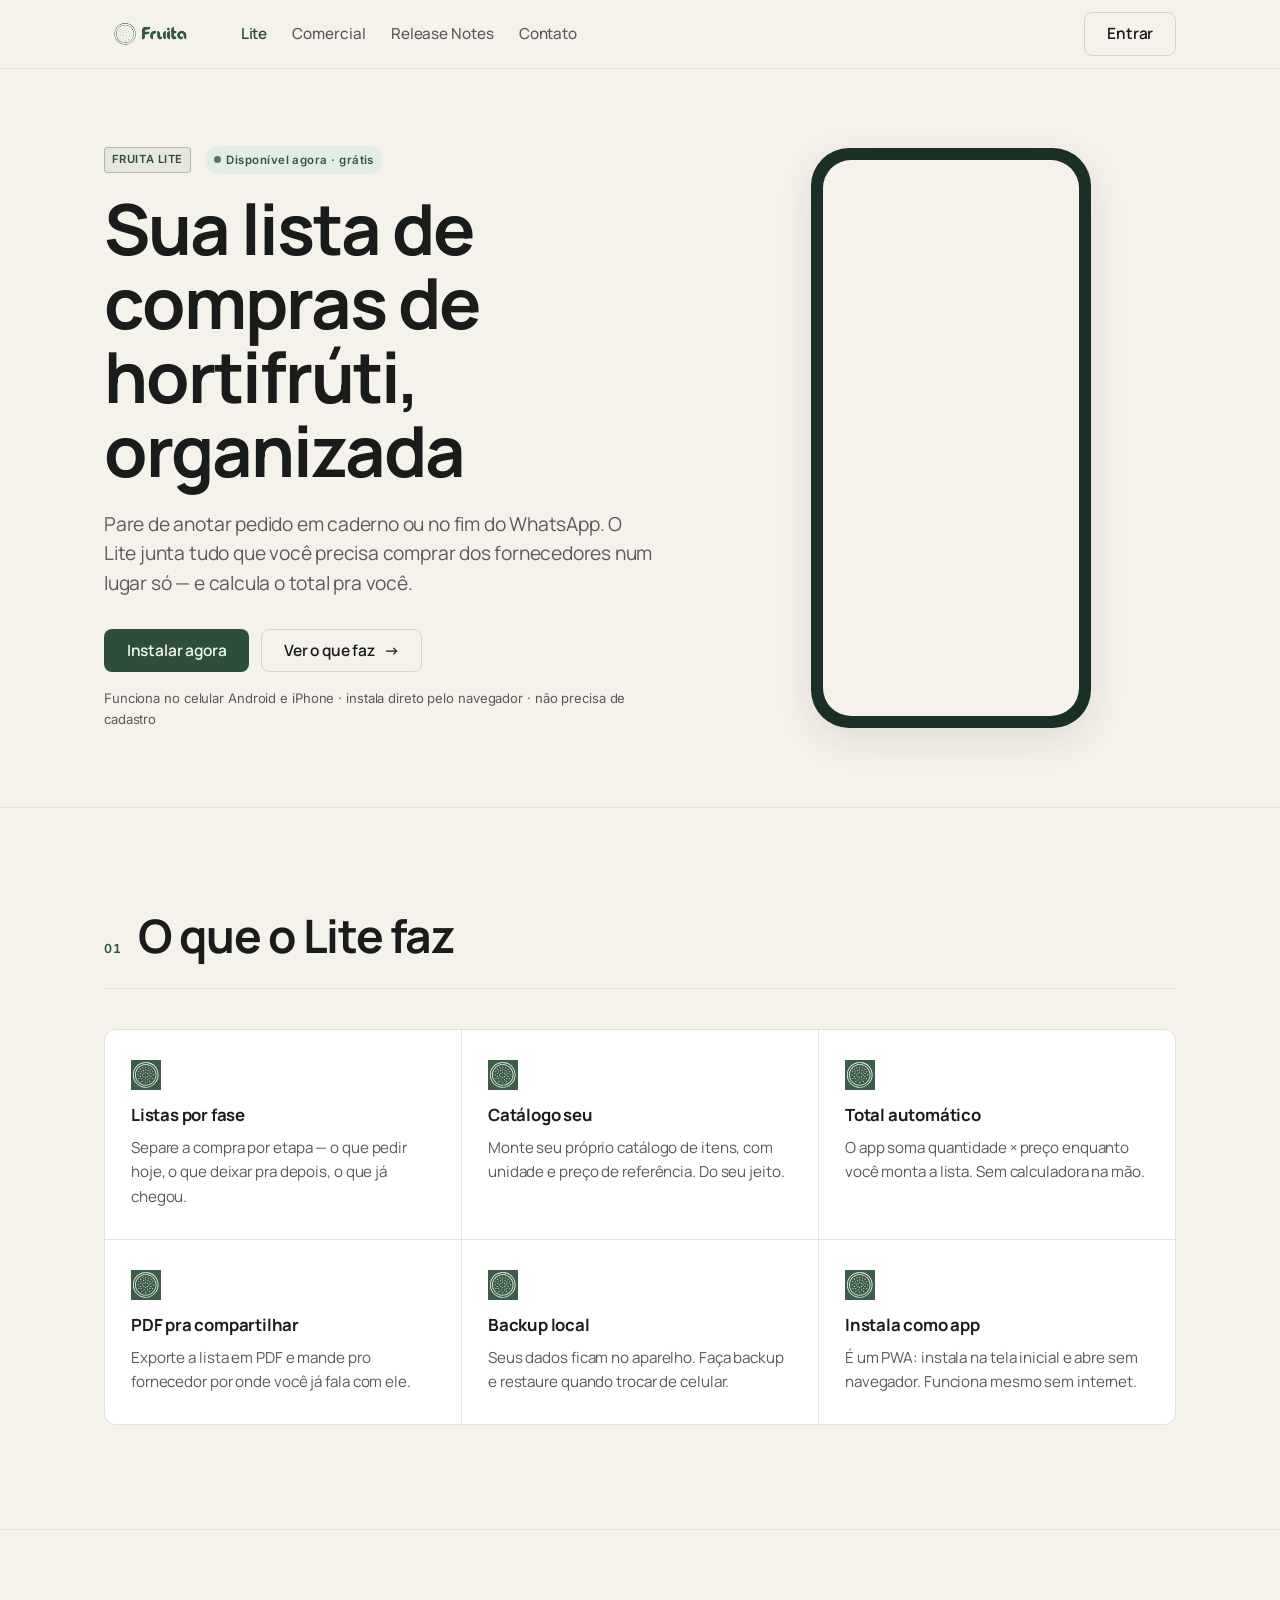
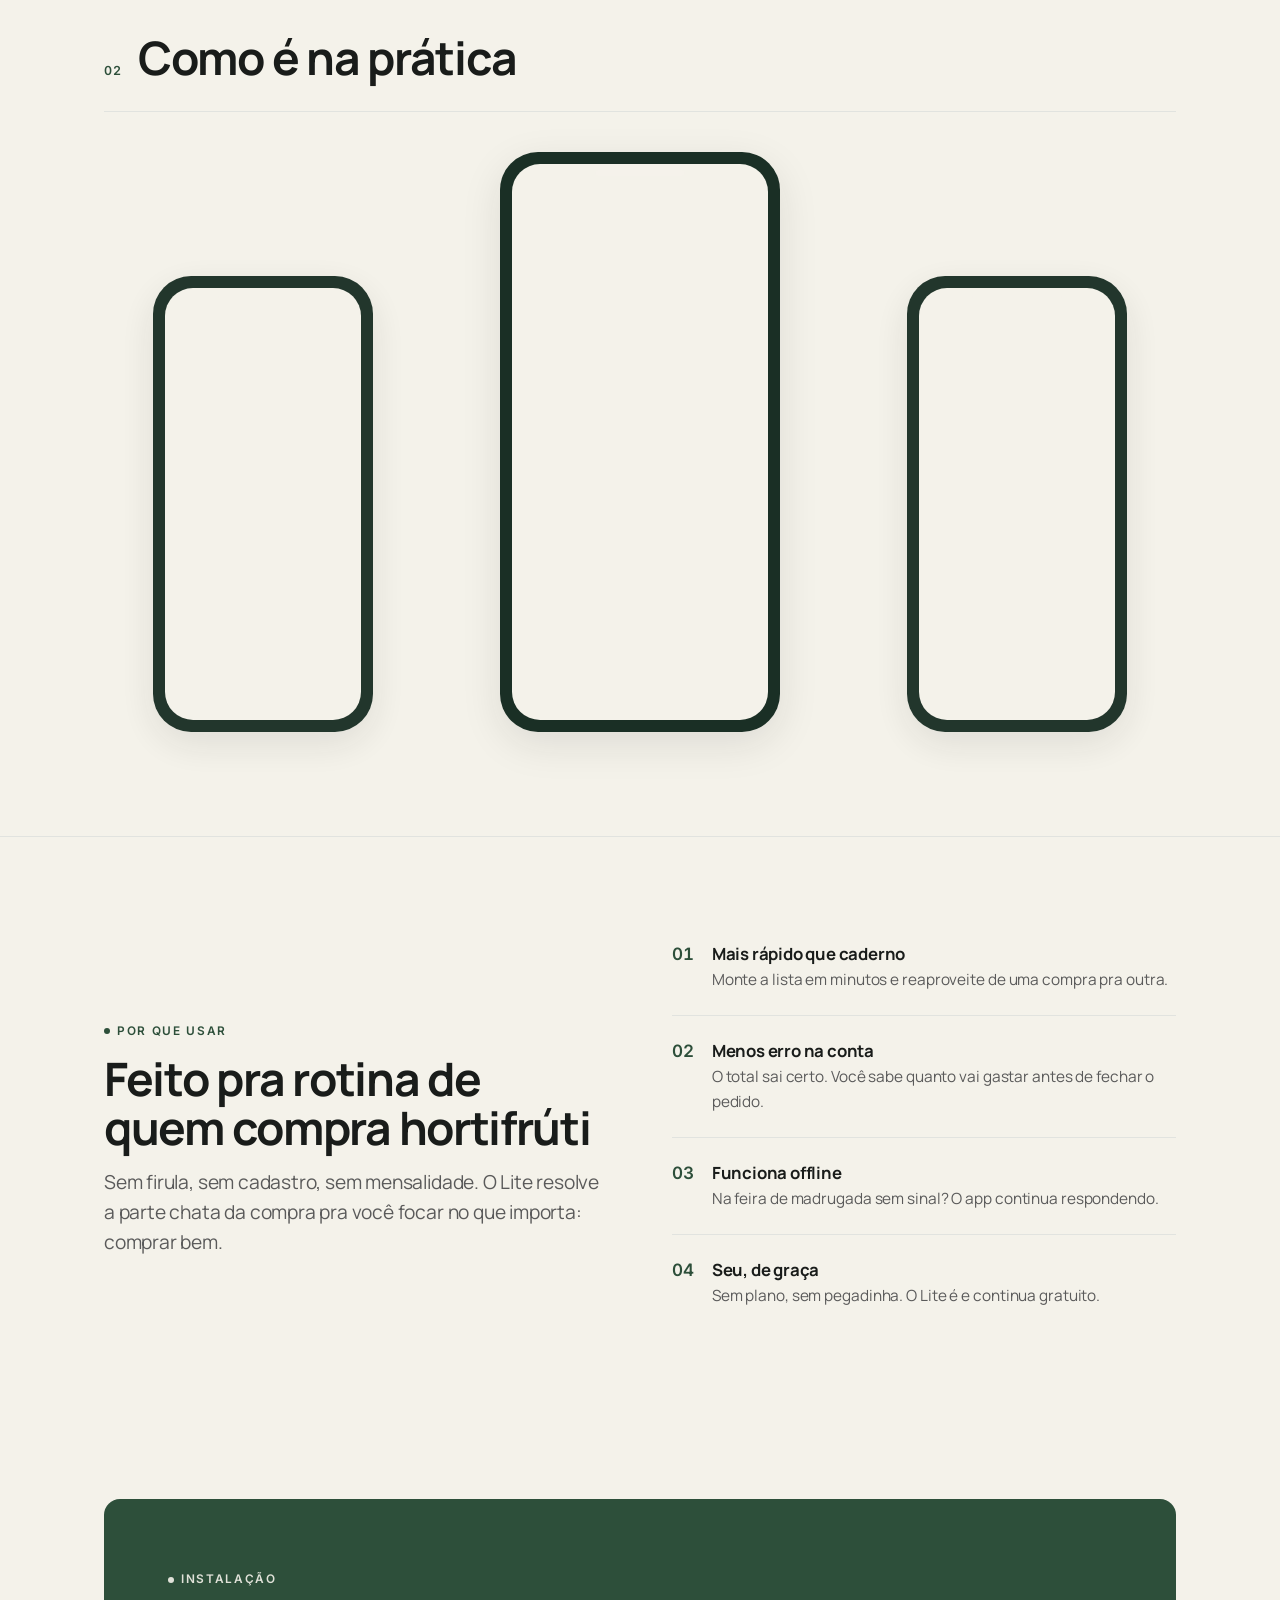
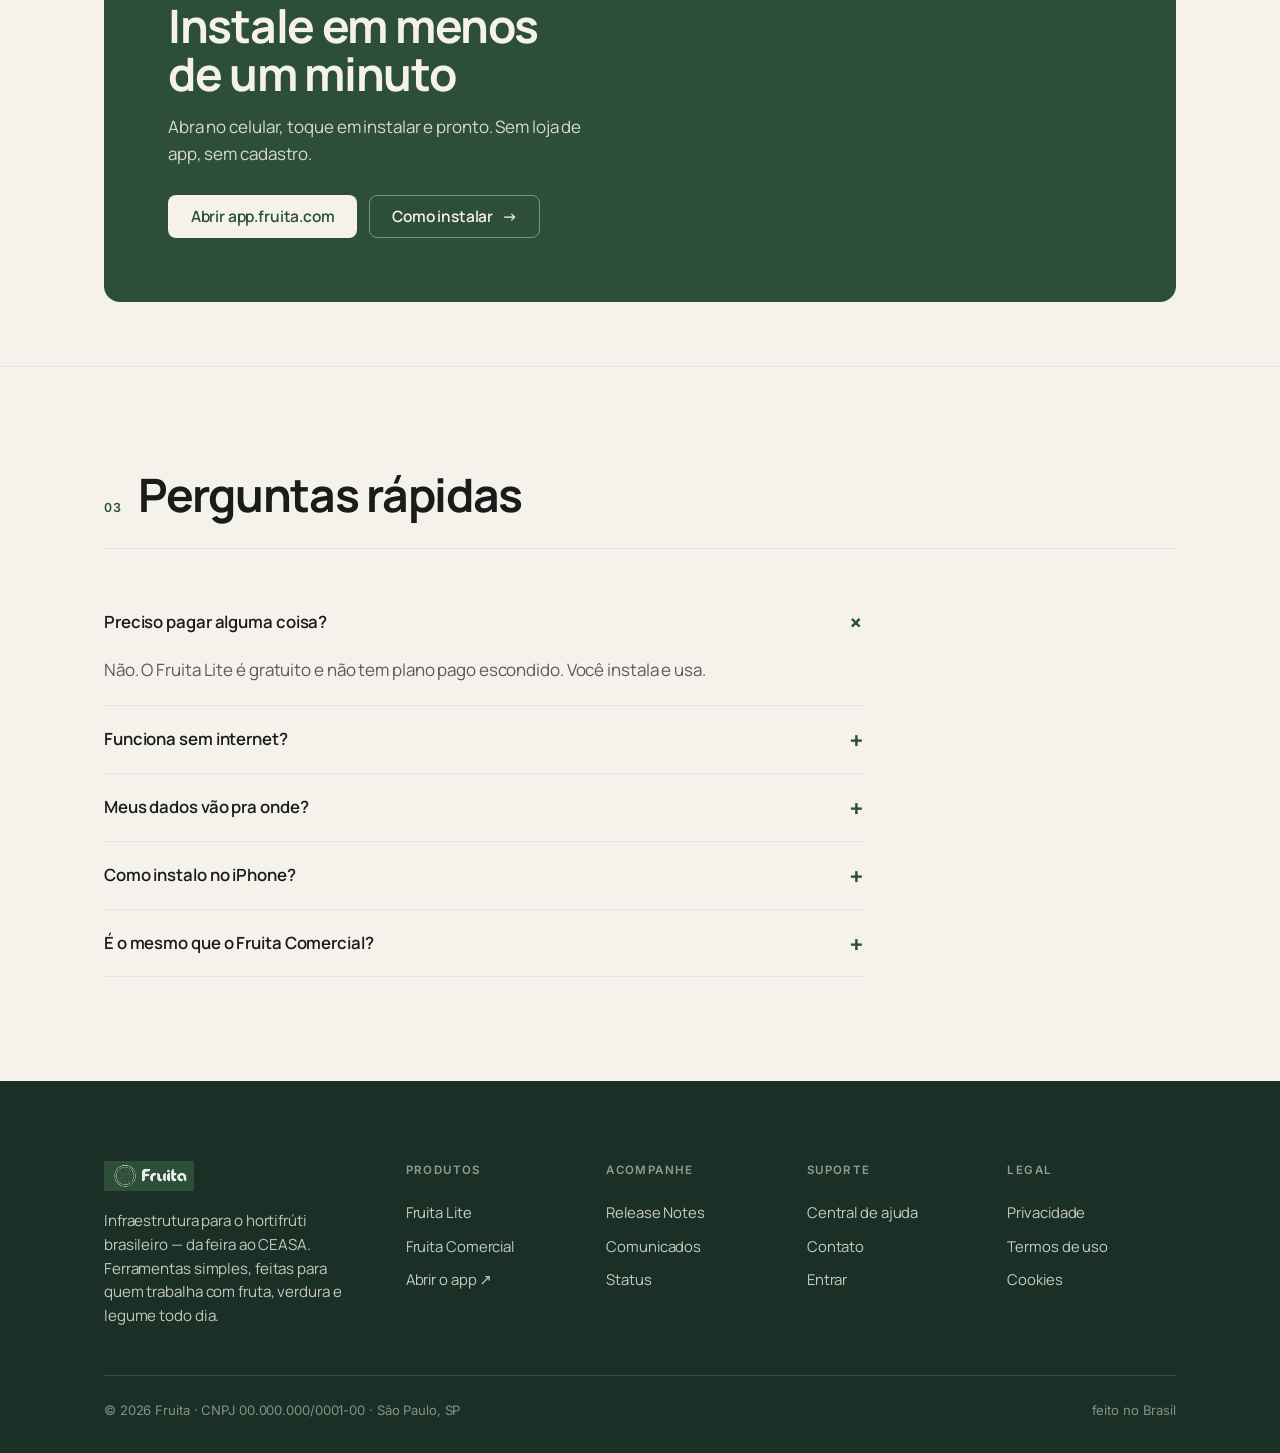
==== lite.html @ 6053c311 "feat: site institucional Fruita — 9 páginas HTML/CSS/JS Protótipo do claude.ai/design implementado c" ====
<!doctype html>
<html lang="pt-BR">
<head>
  <meta charset="utf-8" />
  <meta name="viewport" content="width=device-width, initial-scale=1" />
  <title>Fruita Lite — sua lista de compras de hortifrúti, organizada</title>
  <meta name="description" content="App gratuito para dono de quitanda e feirante organizar listas de compra com fornecedores. Instala no celular, funciona offline." />
  <link rel="icon" href="assets/favicon.svg" type="image/svg+xml" />
  <link rel="preconnect" href="https://fonts.googleapis.com" />
  <link rel="preconnect" href="https://fonts.gstatic.com" crossorigin />
  <link href="https://fonts.googleapis.com/css2?family=Manrope:wght@400;500;600;700;800&family=Inter:wght@400;500;600&display=swap" rel="stylesheet" />
  <link rel="stylesheet" href="css/site.css" />
  <style>
    /* hero do Lite */
    .lite-hero { padding-block: clamp(40px, 6vw, 88px); position: relative; overflow: hidden; }
    .lite-hero .wrap { position: relative; z-index: 1; }
    .lite-hero__grid { display: grid; grid-template-columns: 1.1fr 0.9fr; gap: clamp(32px, 6vw, 72px); align-items: center; }
    .lite-hero h1 { margin: 18px 0 22px; max-width: 14ch; }
    .lite-hero .hero-cta { display: flex; gap: 12px; flex-wrap: wrap; margin-top: 30px; }
    .lite-hero .note { margin-top: 16px; font-family: var(--data); font-size: .82rem; color: var(--ink-2); }

    /* mockup de celular */
    .phone {
      --w: 280px;
      width: var(--w); aspect-ratio: 280/580; margin-inline: auto;
      background: var(--dark); border-radius: 38px; padding: 12px;
      box-shadow: var(--shadow-lg); position: relative;
    }
    .phone__screen { width: 100%; height: 100%; border-radius: 28px; overflow: hidden; background: var(--bg); position: relative; }
    .phone::before { content: ""; position: absolute; top: 18px; left: 50%; translate: -50% 0; width: 90px; height: 6px; border-radius: 3px; background: rgba(244,242,234,.3); z-index: 2; }
    .phone .imgph { position: absolute; inset: 0; border: 0; border-radius: 0; }
    .phone-slot { position: absolute; inset: 0; width: 100%; height: 100%; --slot-bg: var(--bg); }
    .phone-row { display: flex; gap: 28px; justify-content: center; align-items: flex-end; flex-wrap: wrap; }
    .phone--sm { --w: 220px; opacity: .96; }

    /* features */
    .feat-grid { display: grid; grid-template-columns: repeat(3, 1fr); gap: 1px; background: var(--border); border: 1px solid var(--border); border-radius: var(--r-md); overflow: hidden; }
    .feat { background: var(--surface); padding: 30px 26px; display: flex; flex-direction: column; gap: 12px; transition: background .2s; }
    .feat:hover { background: var(--sunken); }
    .feat__ic { width: 30px; height: 30px; opacity: .92; }
    .feat h4 { margin-top: 4px; }
    .feat p { color: var(--ink-2); font-size: .95rem; }

    /* por que usar */
    .why-grid { display: grid; grid-template-columns: 1fr 1fr; gap: clamp(28px, 5vw, 64px); align-items: center; }
    .why-list { list-style: none; margin: 0; padding: 0; display: flex; flex-direction: column; }
    .why-list li { padding: 22px 0; border-bottom: 1px solid var(--border); display: grid; grid-template-columns: auto 1fr; gap: 18px; align-items: baseline; }
    .why-list li:first-child { padding-top: 0; }
    .why-list li:last-child { border-bottom: 0; }
    .why-list .n { font-family: var(--data); font-weight: 600; color: var(--green); font-variant-numeric: tabular-nums; }
    .why-list h4 { margin-bottom: 6px; }
    .why-list p { color: var(--ink-2); font-size: .96rem; }

    /* FAQ */
    .faq { max-width: 760px; }
    .faq details { border-bottom: 1px solid var(--border); }
    .faq summary { list-style: none; cursor: pointer; padding: 20px 0; display: flex; justify-content: space-between; align-items: center; gap: 16px; font-weight: 600; font-size: 1.05rem; }
    .faq summary::-webkit-details-marker { display: none; }
    .faq summary .pm { font-family: var(--data); color: var(--green); font-size: 1.4rem; transition: transform .2s; flex: none; line-height: 1; }
    .faq details[open] summary .pm { transform: rotate(45deg); }
    .faq details p { padding: 0 0 22px; color: var(--ink-2); max-width: 64ch; }

    /* CTA band */
    .cta-band { background: var(--green); color: var(--bg); border-radius: var(--r-lg); padding: clamp(36px, 5vw, 64px); position: relative; overflow: hidden; }
    .cta-band__seed { position: absolute; right: -60px; top: 50%; translate: 0 -50%; width: 300px; opacity: .12; }
    .cta-band h2 { color: var(--bg); max-width: 18ch; }
    .cta-band p { color: color-mix(in srgb, var(--bg) 85%, transparent); max-width: 44ch; margin-top: 14px; }
    .cta-band .cluster { margin-top: 28px; position: relative; z-index: 1; }

    @media (max-width: 860px) {
      .lite-hero__grid, .why-grid { grid-template-columns: 1fr; }
      .feat-grid { grid-template-columns: 1fr; }
      .lite-hero__art { order: -1; }
    }
    @media (min-width: 861px) and (max-width: 1040px) {
      .feat-grid { grid-template-columns: 1fr 1fr; }
    }
  </style>
</head>
<body data-page="lite">
  <header data-slot="nav"></header>

  <main>
    <!-- HERO -->
    <section class="lite-hero" data-screen-label="Lite · Hero">
      <div class="wrap">
        <div class="lite-hero__grid">
          <div>
            <div class="eyebrow-row">
              <span class="ptag ptag--lite">Fruita Lite</span>
              <span class="badge badge--ok"><span class="dot dot--pulse"></span>Disponível agora · grátis</span>
            </div>
            <h1 style="margin-top:18px">Sua lista de compras de hortifrúti, organizada</h1>
            <p class="lead">Pare de anotar pedido em caderno ou no fim do WhatsApp. O Lite junta tudo que você precisa comprar dos fornecedores num lugar só — e calcula o total pra você.</p>
            <div class="hero-cta">
              <a class="btn btn--primary" href="https://app.fruita.com" target="_blank" rel="noopener">Instalar agora</a>
              <a class="btn btn--ghost" href="#features">Ver o que faz <span class="arrow">→</span></a>
            </div>
            <p class="note">Funciona no celular Android e iPhone · instala direto pelo navegador · não precisa de cadastro</p>
          </div>
          <div class="lite-hero__art">
            <div class="phone">
              <div class="phone__screen">
                <image-slot id="lite-hero" class="phone-slot" shape="rect" placeholder="Arraste a tela: lista por fase"></image-slot>
              </div>
            </div>
          </div>
        </div>
      </div>
    </section>

    <hr class="divider" />

    <!-- FEATURES -->
    <section class="section" id="features">
      <div class="wrap">
        <div class="sec-head">
          <span class="idx">01</span>
          <h2>O que o Lite faz</h2>
        </div>
        <div class="feat-grid">
          <div class="feat reveal"><img class="feat__ic" src="assets/symbol.svg" alt=""><h4>Listas por fase</h4><p>Separe a compra por etapa — o que pedir hoje, o que deixar pra depois, o que já chegou.</p></div>
          <div class="feat reveal"><img class="feat__ic" src="assets/symbol.svg" alt=""><h4>Catálogo seu</h4><p>Monte seu próprio catálogo de itens, com unidade e preço de referência. Do seu jeito.</p></div>
          <div class="feat reveal"><img class="feat__ic" src="assets/symbol.svg" alt=""><h4>Total automático</h4><p>O app soma quantidade × preço enquanto você monta a lista. Sem calculadora na mão.</p></div>
          <div class="feat reveal"><img class="feat__ic" src="assets/symbol.svg" alt=""><h4>PDF pra compartilhar</h4><p>Exporte a lista em PDF e mande pro fornecedor por onde você já fala com ele.</p></div>
          <div class="feat reveal"><img class="feat__ic" src="assets/symbol.svg" alt=""><h4>Backup local</h4><p>Seus dados ficam no aparelho. Faça backup e restaure quando trocar de celular.</p></div>
          <div class="feat reveal"><img class="feat__ic" src="assets/symbol.svg" alt=""><h4>Instala como app</h4><p>É um PWA: instala na tela inicial e abre sem navegador. Funciona mesmo sem internet.</p></div>
        </div>
      </div>
    </section>

    <hr class="divider" />

    <!-- SCREENSHOTS -->
    <section class="section" id="telas">
      <div class="wrap">
        <div class="sec-head">
          <span class="idx">02</span>
          <h2>Como é na prática</h2>
        </div>
        <div class="phone-row">
          <div class="phone phone--sm"><div class="phone__screen"><image-slot id="lite-catalogo" class="phone-slot" shape="rect" placeholder="Arraste a tela: catálogo"></image-slot></div></div>
          <div class="phone"><div class="phone__screen"><image-slot id="lite-total" class="phone-slot" shape="rect" placeholder="Arraste a tela: lista com total"></image-slot></div></div>
          <div class="phone phone--sm"><div class="phone__screen"><image-slot id="lite-pdf" class="phone-slot" shape="rect" placeholder="Arraste a tela: exportar PDF"></image-slot></div></div>
        </div>
      </div>
    </section>

    <hr class="divider" />

    <!-- POR QUE USAR -->
    <section class="section" id="por-que">
      <div class="wrap">
        <div class="why-grid">
          <div>
            <span class="kicker">Por que usar</span>
            <h2 style="margin-top:14px">Feito pra rotina de quem compra hortifrúti</h2>
            <p class="lead" style="margin-top:16px">Sem firula, sem cadastro, sem mensalidade. O Lite resolve a parte chata da compra pra você focar no que importa: comprar bem.</p>
          </div>
          <ul class="why-list">
            <li><span class="n">01</span><div><h4>Mais rápido que caderno</h4><p>Monte a lista em minutos e reaproveite de uma compra pra outra.</p></div></li>
            <li><span class="n">02</span><div><h4>Menos erro na conta</h4><p>O total sai certo. Você sabe quanto vai gastar antes de fechar o pedido.</p></div></li>
            <li><span class="n">03</span><div><h4>Funciona offline</h4><p>Na feira de madrugada sem sinal? O app continua respondendo.</p></div></li>
            <li><span class="n">04</span><div><h4>Seu, de graça</h4><p>Sem plano, sem pegadinha. O Lite é e continua gratuito.</p></div></li>
          </ul>
        </div>
      </div>
    </section>

    <!-- CTA -->
    <section class="section--tight">
      <div class="wrap">
        <div class="cta-band">
          <span class="cta-band__seed seedwm" style="color:var(--bg)" aria-hidden="true"></span>
          <span class="kicker" style="color:color-mix(in srgb, var(--bg) 90%, transparent)">Instalação</span>
          <h2 style="margin-top:12px">Instale em menos de um minuto</h2>
          <p>Abra no celular, toque em instalar e pronto. Sem loja de app, sem cadastro.</p>
          <div class="cluster">
            <a class="btn btn--light" href="https://app.fruita.com" target="_blank" rel="noopener">Abrir app.fruita.com</a>
            <a class="btn btn--ghost" href="docs.html" style="border-color:rgba(244,242,234,.4);color:var(--bg)">Como instalar <span class="arrow">→</span></a>
          </div>
        </div>
      </div>
    </section>

    <hr class="divider" />

    <!-- FAQ -->
    <section class="section">
      <div class="wrap">
        <div class="sec-head">
          <span class="idx">03</span>
          <h2>Perguntas rápidas</h2>
        </div>
        <div class="faq">
          <details open><summary>Preciso pagar alguma coisa? <span class="pm">+</span></summary><p>Não. O Fruita Lite é gratuito e não tem plano pago escondido. Você instala e usa.</p></details>
          <details><summary>Funciona sem internet? <span class="pm">+</span></summary><p>Sim. Depois de instalado, o Lite funciona offline. Seus dados ficam salvos no próprio aparelho.</p></details>
          <details><summary>Meus dados vão pra onde? <span class="pm">+</span></summary><p>Ficam no seu celular. Você controla o backup — exporta e guarda onde quiser. Nada sai do aparelho sem você mandar.</p></details>
          <details><summary>Como instalo no iPhone? <span class="pm">+</span></summary><p>Abra app.fruita.com no Safari, toque em compartilhar e em "Adicionar à Tela de Início". No Android, o próprio navegador oferece instalar.</p></details>
          <details><summary>É o mesmo que o Fruita Comercial? <span class="pm">+</span></summary><p>Não. O Lite é o app de listas, pronto e grátis. O <a class="tlink" href="comercial.html">Comercial</a> é a plataforma B2B que liga fornecedores e varejo — ainda em desenvolvimento.</p></details>
        </div>
      </div>
    </section>
  </main>

  <footer data-slot="footer"></footer>
  <script src="js/site.js"></script>
  <script src="image-slot.js"></script>
</body>
</html>
---- css/site.css ----
/* ============================================================
   FRUITA — sistema visual
   Estética: registro/ledger editorial, terroso, infraestrutura
   agrícola séria. Hairlines, rótulos monoespaçados (Inter),
   marca-d'água da semente como motivo recorrente.
   ============================================================ */

:root {
  /* marca */
  --green: #2D4F3A;
  --green-hover: #234032;
  --dark: #1A2F25;

  /* superfícies */
  --bg: #F4F2EA;
  --surface: #FFFFFF;
  --sunken: #EFEDE5;

  /* tinta */
  --ink: #191C1A;
  --ink-2: #5A5A5A;
  --border: #E1E3DF;
  --border-strong: #D2D4CE;

  /* status */
  --success: #4A7C59;
  --warning: #C4923D;
  --error: #A6443A;
  --info: #3A5A6E;

  /* tints translúcidos p/ chips */
  --success-bg: #E4EDE5;
  --warning-bg: #F3E9D6;
  --error-bg: #F0E0DD;
  --info-bg: #DEE6EB;

  /* raio */
  --r-sm: 4px;
  --r: 8px;
  --r-md: 12px;
  --r-lg: 16px;
  --r-full: 9999px;

  /* tipografia */
  --sans: "Manrope", system-ui, -apple-system, sans-serif;
  --data: "Inter", system-ui, sans-serif;

  /* layout */
  --maxw: 1200px;
  --gutter: clamp(20px, 5vw, 64px);
  --nav-h: 68px;

  /* máscara da semente (linha) — usada p/ marcas-d'água monocromáticas.
     url() resolvido relativo a este arquivo => /assets/… em qualquer página */
  --seed-mask: url(../assets/symbol-light.svg);

  /* sombra discreta */
  --shadow-sm: 0 1px 2px rgba(25,28,26,.04);
  --shadow: 0 2px 8px rgba(25,28,26,.05), 0 1px 2px rgba(25,28,26,.04);
  --shadow-lg: 0 12px 40px rgba(25,28,26,.10);
}

* { box-sizing: border-box; }

html { -webkit-text-size-adjust: 100%; scroll-behavior: smooth; }

body {
  margin: 0;
  font-family: var(--sans);
  background: var(--bg);
  color: var(--ink);
  font-size: 17px;
  line-height: 1.6;
  font-weight: 400;
  letter-spacing: -0.006em;
  -webkit-font-smoothing: antialiased;
  text-rendering: optimizeLegibility;
}

img { max-width: 100%; display: block; }

a { color: inherit; text-decoration: none; }

::selection { background: var(--green); color: var(--bg); }

/* ---------- tipografia ---------- */
h1, h2, h3, h4 {
  margin: 0;
  font-weight: 700;
  line-height: 1.05;
  letter-spacing: -0.028em;
  text-wrap: balance;
}
h1 { font-size: clamp(2.4rem, 5.6vw, 4.4rem); }
h2 { font-size: clamp(1.9rem, 3.6vw, 2.9rem); }
h3 { font-size: clamp(1.3rem, 2.1vw, 1.6rem); letter-spacing: -0.02em; }
h4 { font-size: 1.05rem; letter-spacing: -0.012em; }
p { margin: 0; }

.kicker {
  font-family: var(--data);
  font-size: 0.74rem;
  font-weight: 600;
  letter-spacing: 0.14em;
  text-transform: uppercase;
  color: var(--green);
  display: inline-flex;
  align-items: center;
  gap: 0.6em;
}
.kicker--muted { color: var(--ink-2); }
.kicker::before {
  content: "";
  width: 6px; height: 6px;
  border-radius: 50%;
  background: currentColor;
  flex: none;
}
.kicker--noindex::before { display: none; }

.lead {
  font-size: clamp(1.05rem, 1.5vw, 1.28rem);
  line-height: 1.55;
  color: var(--ink-2);
  letter-spacing: -0.01em;
  max-width: 46ch;
  text-wrap: pretty;
}

.mono {
  font-family: var(--data);
  font-variant-numeric: tabular-nums;
  font-feature-settings: "tnum";
}

/* índice numérico de seção */
.idx {
  font-family: var(--data);
  font-size: 0.78rem;
  font-weight: 600;
  letter-spacing: 0.08em;
  color: var(--green);
  font-variant-numeric: tabular-nums;
}

/* ---------- layout ---------- */
.wrap {
  max-width: var(--maxw);
  margin-inline: auto;
  padding-inline: var(--gutter);
}
.section { padding-block: clamp(56px, 9vw, 104px); }
.section--tight { padding-block: clamp(40px, 6vw, 64px); }
.divider { border: 0; border-top: 1px solid var(--border); margin: 0; }

/* cabeçalho de seção tipo registro */
.sec-head {
  display: flex;
  align-items: baseline;
  gap: 16px;
  padding-bottom: 28px;
  margin-bottom: 40px;
  border-bottom: 1px solid var(--border);
}
.sec-head .idx { flex: none; padding-top: 4px; }
.sec-head h2 { flex: 1; }
@media (max-width: 640px) {
  .sec-head { flex-wrap: wrap; gap: 8px; margin-bottom: 28px; }
}

/* ---------- botões ---------- */
.btn {
  display: inline-flex;
  align-items: center;
  justify-content: center;
  gap: 0.55em;
  font-family: var(--sans);
  font-size: 0.97rem;
  font-weight: 600;
  letter-spacing: -0.01em;
  padding: 0.78em 1.4em;
  border-radius: var(--r);
  border: 1px solid transparent;
  cursor: pointer;
  transition: background .18s ease, border-color .18s ease, color .18s ease, transform .12s ease;
  text-align: center;
  line-height: 1.1;
}
.btn:active { transform: translateY(1px); }
.btn--primary { background: var(--green); color: var(--bg); }
.btn--primary:hover { background: var(--green-hover); }
.btn--ghost { background: transparent; color: var(--ink); border-color: var(--border-strong); }
.btn--ghost:hover { border-color: var(--green); color: var(--green); }
.btn--light { background: var(--bg); color: var(--green); }
.btn--light:hover { background: #fff; }
.btn--block { width: 100%; }
.btn .arrow { transition: transform .18s ease; }
.btn:hover .arrow { transform: translateX(3px); }

/* link com seta */
.tlink {
  display: inline-flex;
  align-items: center;
  gap: 0.45em;
  font-weight: 600;
  color: var(--green);
  font-size: 0.97rem;
}
.tlink .arrow { transition: transform .18s ease; }
.tlink:hover .arrow { transform: translateX(3px); }

/* ---------- badges / status ---------- */
.badge {
  display: inline-flex;
  align-items: center;
  gap: 0.5em;
  font-family: var(--data);
  font-size: 0.72rem;
  font-weight: 600;
  letter-spacing: 0.04em;
  padding: 0.34em 0.7em;
  border-radius: var(--r-full);
  border: 1px solid var(--border);
  background: var(--surface);
  color: var(--ink-2);
  white-space: nowrap;
}
.badge .dot { width: 7px; height: 7px; border-radius: 50%; flex: none; }
.badge--ok { background: var(--success-bg); color: #2f5a3c; border-color: transparent; }
.badge--ok .dot { background: var(--success); }
.badge--dev { background: var(--info-bg); color: #2a4453; border-color: transparent; }
.badge--dev .dot { background: var(--info); }
.badge--maint { background: var(--warning-bg); color: #7e5e1f; border-color: transparent; }
.badge--maint .dot { background: var(--warning); }
.dot--pulse { box-shadow: 0 0 0 0 currentColor; animation: pulse 2.2s infinite; }
@keyframes pulse {
  0% { box-shadow: 0 0 0 0 color-mix(in srgb, currentColor 50%, transparent); }
  70% { box-shadow: 0 0 0 7px transparent; }
  100% { box-shadow: 0 0 0 0 transparent; }
}

/* tag de produto */
.ptag {
  font-family: var(--data);
  font-size: 0.7rem;
  font-weight: 600;
  letter-spacing: 0.05em;
  text-transform: uppercase;
  padding: 0.26em 0.6em;
  border-radius: var(--r-sm);
  border: 1px solid var(--border);
  color: var(--ink-2);
}
.ptag--lite { color: var(--green); border-color: color-mix(in srgb, var(--green) 30%, transparent); background: color-mix(in srgb, var(--green) 6%, transparent); }
.ptag--com { color: var(--info); border-color: color-mix(in srgb, var(--info) 30%, transparent); background: color-mix(in srgb, var(--info) 6%, transparent); }

/* ---------- cards ---------- */
.card {
  background: var(--surface);
  border: 1px solid var(--border);
  border-radius: var(--r-md);
  padding: 28px;
}

/* placeholder de imagem honesto */
.imgph {
  position: relative;
  border-radius: var(--r-md);
  overflow: hidden;
  background:
    repeating-linear-gradient(135deg,
      color-mix(in srgb, var(--green) 7%, var(--sunken)) 0 10px,
      var(--sunken) 10px 20px);
  border: 1px solid var(--border);
  display: flex;
  align-items: center;
  justify-content: center;
  color: var(--ink-2);
  min-height: 200px;
}
.imgph__label {
  font-family: var(--data);
  font-size: 0.72rem;
  font-weight: 500;
  letter-spacing: 0.04em;
  color: var(--green);
  background: var(--bg);
  border: 1px solid var(--border);
  padding: 0.4em 0.8em;
  border-radius: var(--r-full);
  display: inline-flex;
  align-items: center;
  gap: 0.5em;
  text-align: center;
  max-width: 80%;
}
.imgph__label::before { content: "▦"; opacity: .6; }

/* ---------- nav ---------- */
.nav {
  position: sticky;
  top: 0;
  z-index: 50;
  background: color-mix(in srgb, var(--bg) 88%, transparent);
  backdrop-filter: saturate(1.3) blur(10px);
  border-bottom: 1px solid var(--border);
}
.nav__inner {
  max-width: var(--maxw);
  margin-inline: auto;
  padding-inline: var(--gutter);
  height: var(--nav-h);
  display: flex;
  align-items: center;
  gap: 28px;
}
.nav__logo { display: flex; align-items: center; flex: none; }
.nav__logo img { height: 30px; width: auto; }
.nav__links {
  display: flex;
  align-items: center;
  gap: 4px;
  margin-left: 8px;
  flex: 1;
}
.nav__link {
  font-size: 0.95rem;
  font-weight: 500;
  color: var(--ink-2);
  padding: 0.5em 0.7em;
  border-radius: var(--r-sm);
  transition: color .15s, background .15s;
}
.nav__link:hover { color: var(--ink); background: color-mix(in srgb, var(--green) 7%, transparent); }
.nav__link[aria-current="page"] { color: var(--green); font-weight: 600; }
.nav__right { display: flex; align-items: center; gap: 10px; flex: none; }
.nav__burger {
  display: none;
  width: 42px; height: 42px;
  border: 1px solid var(--border-strong);
  border-radius: var(--r);
  background: var(--surface);
  cursor: pointer;
  align-items: center;
  justify-content: center;
  flex-direction: column;
  gap: 4px;
}
.nav__burger span { display: block; width: 18px; height: 1.8px; background: var(--ink); transition: transform .2s, opacity .2s; }
.nav.is-open .nav__burger span:nth-child(1) { transform: translateY(5.8px) rotate(45deg); }
.nav.is-open .nav__burger span:nth-child(2) { opacity: 0; }
.nav.is-open .nav__burger span:nth-child(3) { transform: translateY(-5.8px) rotate(-45deg); }

@media (max-width: 880px) {
  .nav__links, .nav__right .btn--ghost { display: none; }
  .nav__burger { display: flex; }
  .nav__menu {
    position: fixed;
    inset: var(--nav-h) 0 0 0;
    background: var(--bg);
    transform: translateY(-12px);
    opacity: 0;
    pointer-events: none;
    transition: opacity .22s ease, transform .22s ease;
    padding: 24px var(--gutter) 40px;
    overflow-y: auto;
    display: flex;
    flex-direction: column;
    gap: 4px;
    z-index: 49;
  }
  .nav.is-open .nav__menu { opacity: 1; transform: none; pointer-events: auto; }
  .nav__menu .nav__link {
    font-size: 1.25rem;
    font-weight: 600;
    color: var(--ink);
    padding: 0.7em 0;
    border-bottom: 1px solid var(--border);
    border-radius: 0;
  }
  .nav__menu .btn { margin-top: 20px; }
}
@media (min-width: 881px) {
  .nav__menu { display: contents; }
  .nav__menu > .btn { display: none; } /* o "Entrar" do menu é só p/ mobile */
}

/* ---------- footer ---------- */
.footer {
  background: var(--dark);
  color: color-mix(in srgb, var(--bg) 78%, var(--dark));
  padding-block: clamp(48px, 7vw, 80px) 32px;
  position: relative;
  overflow: hidden;
}
.footer__seed {
  position: absolute;
  right: -90px; bottom: -90px;
  width: 320px; opacity: .07;
  pointer-events: none;
}
.footer__grid {
  display: grid;
  grid-template-columns: 1.6fr repeat(4, 1fr);
  gap: 40px 32px;
  position: relative;
}
.footer__brand img { height: 30px; margin-bottom: 18px; }
.footer__brand p { font-size: 0.95rem; max-width: 28ch; line-height: 1.55; }
.footer__col h5 {
  margin: 0 0 16px;
  font-family: var(--data);
  font-size: 0.72rem;
  font-weight: 600;
  letter-spacing: 0.12em;
  text-transform: uppercase;
  color: color-mix(in srgb, var(--bg) 55%, var(--dark));
}
.footer__col a {
  display: block;
  font-size: 0.93rem;
  padding: 5px 0;
  color: color-mix(in srgb, var(--bg) 80%, var(--dark));
  transition: color .15s;
}
.footer__col a:hover { color: var(--bg); }
.footer__bottom {
  margin-top: 48px;
  padding-top: 24px;
  border-top: 1px solid color-mix(in srgb, var(--bg) 14%, var(--dark));
  display: flex;
  justify-content: space-between;
  align-items: center;
  gap: 16px;
  flex-wrap: wrap;
  font-family: var(--data);
  font-size: 0.82rem;
  color: color-mix(in srgb, var(--bg) 50%, var(--dark));
}
@media (max-width: 880px) {
  .footer__grid { grid-template-columns: 1fr 1fr; }
  .footer__brand { grid-column: 1 / -1; }
}
@media (max-width: 460px) {
  .footer__grid { grid-template-columns: 1fr; }
}

/* ---------- utilidades ---------- */
.eyebrow-row { display: flex; align-items: center; gap: 14px; flex-wrap: wrap; }
.cluster { display: flex; gap: 12px; flex-wrap: wrap; align-items: center; }
.stack-sm > * + * { margin-top: 12px; }
.muted { color: var(--ink-2); }
.center { text-align: center; }
[hidden] { display: none !important; }

/* marca-d'água da semente, monocromática (segue currentColor) */
.seedwm {
  display: block;
  -webkit-mask: var(--seed-mask) center / contain no-repeat;
  mask: var(--seed-mask) center / contain no-repeat;
  background-color: currentColor;
}

/* foco acessível */
:focus-visible { outline: 2px solid var(--green); outline-offset: 2px; border-radius: 3px; }

/* reveal on scroll (sutil) */
.reveal { opacity: 0; transform: translateY(14px); transition: opacity .6s ease, transform .6s ease; }
.reveal.in { opacity: 1; transform: none; }
@media (prefers-reduced-motion: reduce) {
  .reveal { opacity: 1; transform: none; transition: none; }
  html { scroll-behavior: auto; }
}
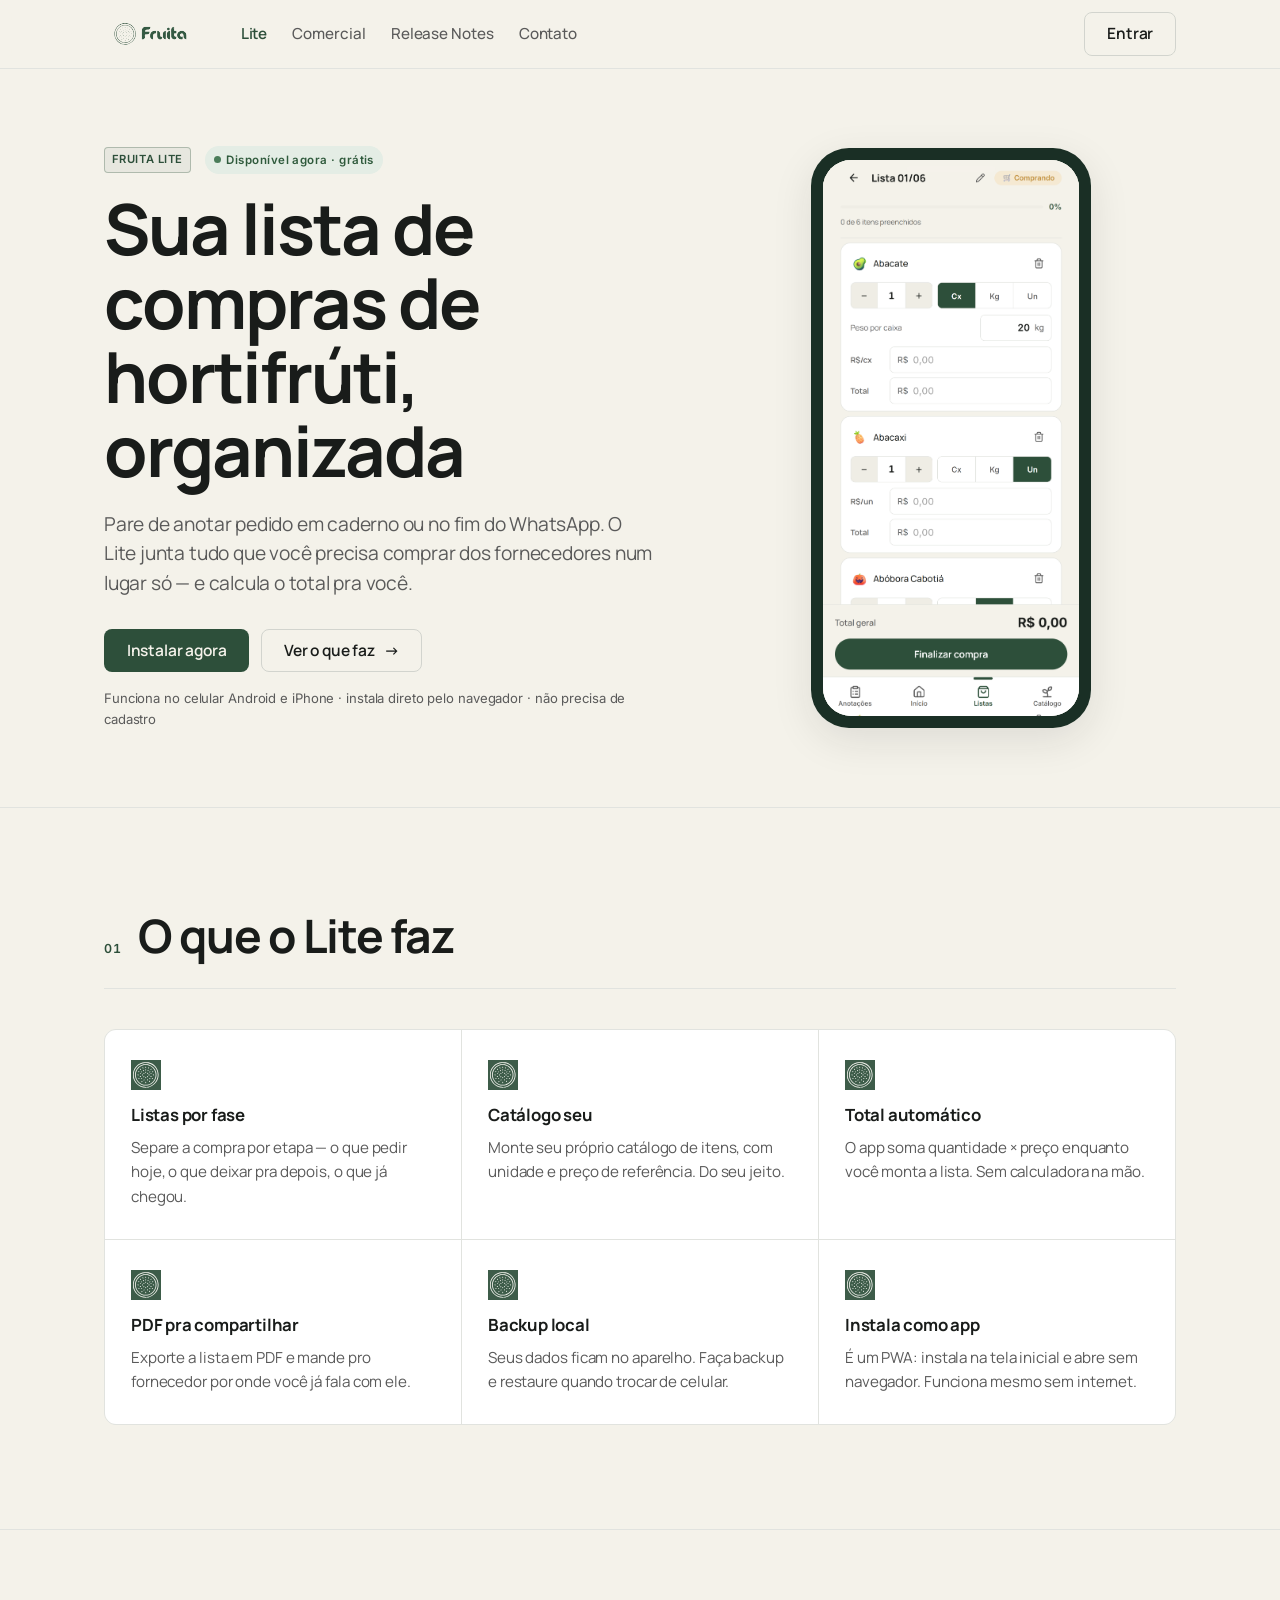
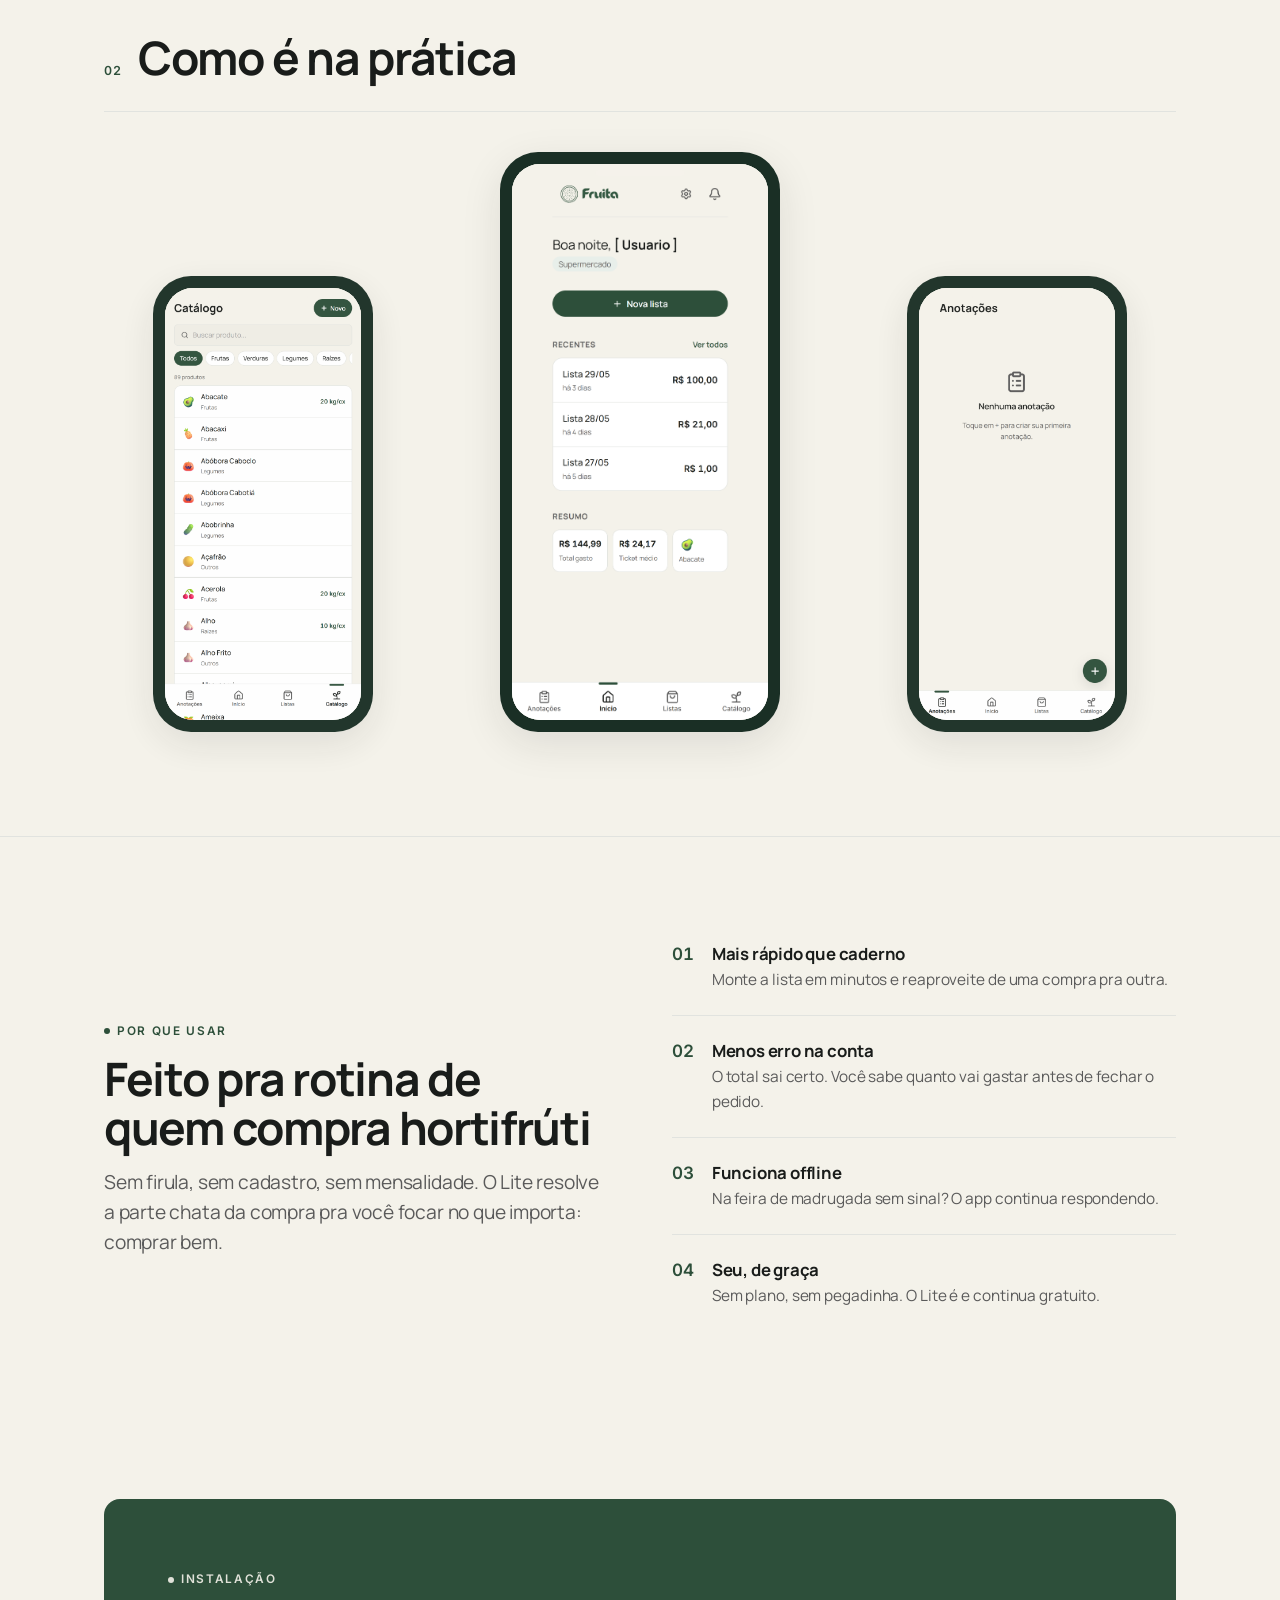
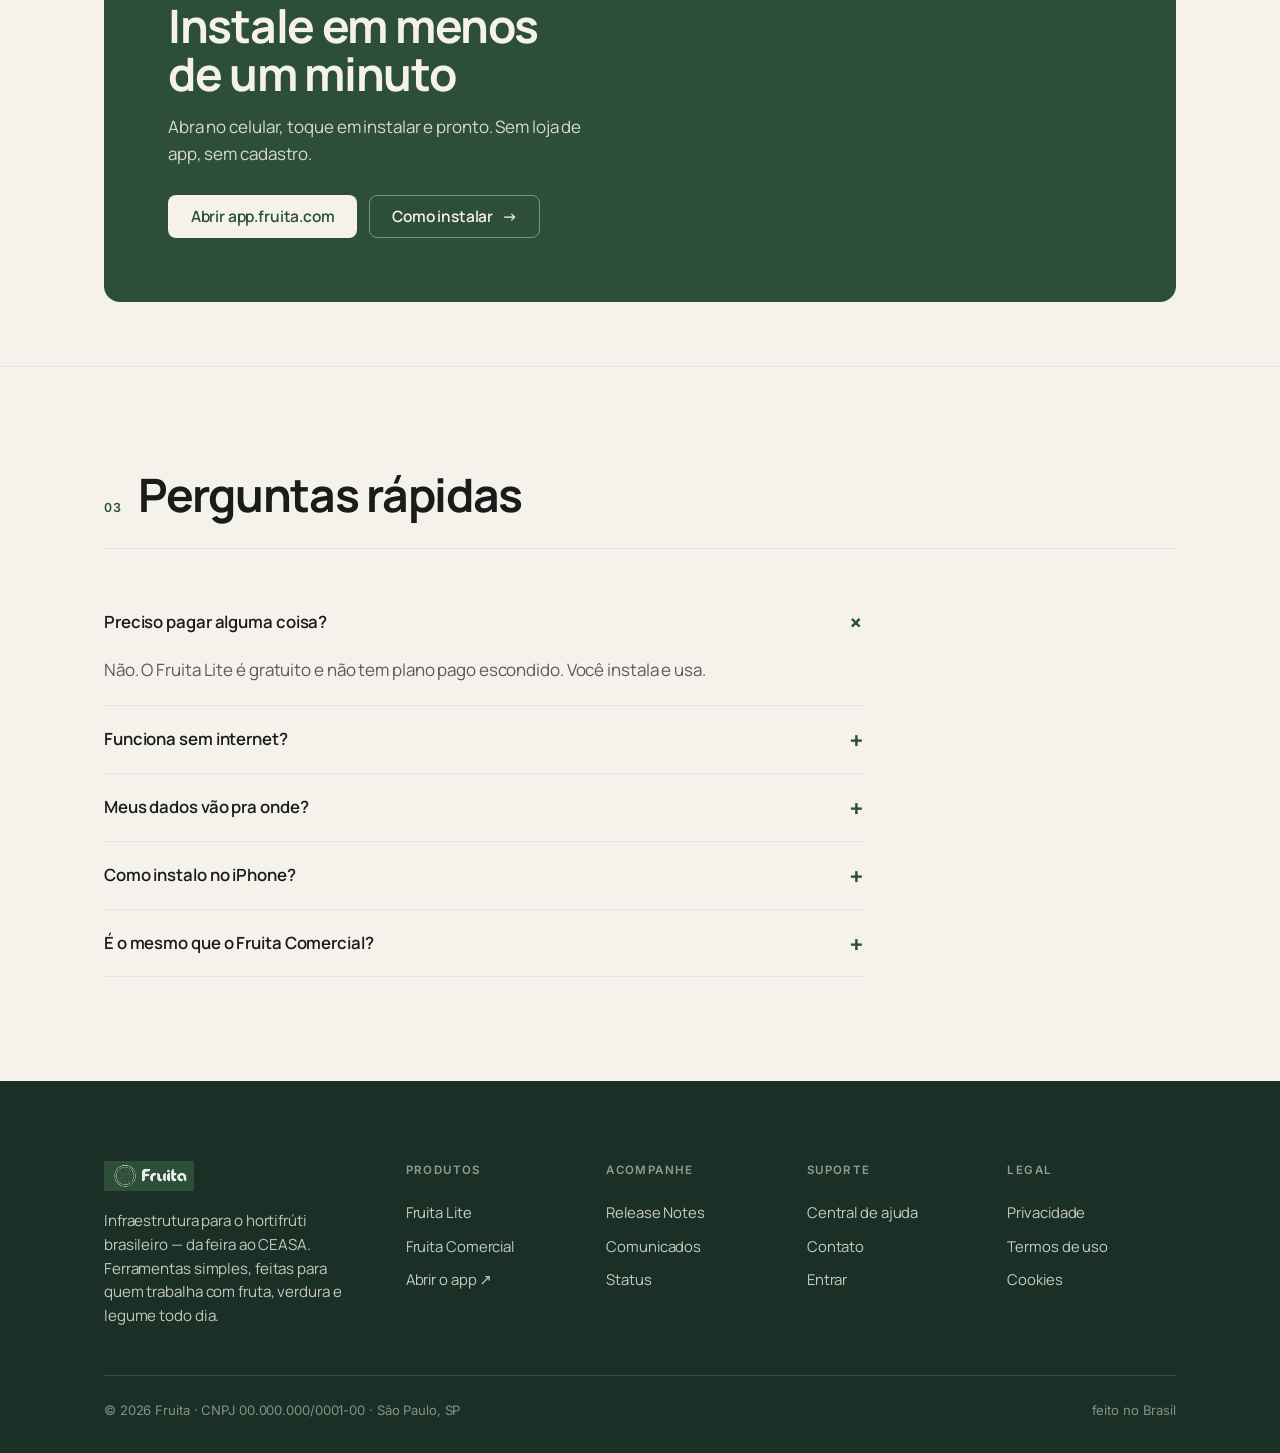
==== commit 5f7860df: "images assets" ====
--- a/lite.html
+++ b/lite.html
@@ -28,7 +28,7 @@
     }
     .phone__screen { width: 100%; height: 100%; border-radius: 28px; overflow: hidden; background: var(--bg); position: relative; }
     .phone::before { content: ""; position: absolute; top: 18px; left: 50%; translate: -50% 0; width: 90px; height: 6px; border-radius: 3px; background: rgba(244,242,234,.3); z-index: 2; }
-    .phone .imgph { position: absolute; inset: 0; border: 0; border-radius: 0; }
+    .phone .imgph { position: absolute; inset: 0; border: 0; border-radius: 0; width: 100%; height: 100%; object-fit: cover; object-position: top; }
     .phone-slot { position: absolute; inset: 0; width: 100%; height: 100%; --slot-bg: var(--bg); }
     .phone-row { display: flex; gap: 28px; justify-content: center; align-items: flex-end; flex-wrap: wrap; }
     .phone--sm { --w: 220px; opacity: .96; }
@@ -101,7 +101,7 @@
           <div class="lite-hero__art">
             <div class="phone">
               <div class="phone__screen">
-                <image-slot id="lite-hero" class="phone-slot" shape="rect" placeholder="Arraste a tela: lista por fase"></image-slot>
+                <img src="assets/screen-lista.png" alt="Tela de lista de compras do Fruita Lite" class="phone-slot imgph" />
               </div>
             </div>
           </div>
@@ -139,9 +139,9 @@
           <h2>Como é na prática</h2>
         </div>
         <div class="phone-row">
-          <div class="phone phone--sm"><div class="phone__screen"><image-slot id="lite-catalogo" class="phone-slot" shape="rect" placeholder="Arraste a tela: catálogo"></image-slot></div></div>
-          <div class="phone"><div class="phone__screen"><image-slot id="lite-total" class="phone-slot" shape="rect" placeholder="Arraste a tela: lista com total"></image-slot></div></div>
-          <div class="phone phone--sm"><div class="phone__screen"><image-slot id="lite-pdf" class="phone-slot" shape="rect" placeholder="Arraste a tela: exportar PDF"></image-slot></div></div>
+          <div class="phone phone--sm"><div class="phone__screen"><img src="assets/screen-catalogo.png" alt="Catálogo de produtos do Fruita Lite" class="phone-slot imgph" /></div></div>
+          <div class="phone"><div class="phone__screen"><img src="assets/screen-home.png" alt="Tela inicial do Fruita Lite" class="phone-slot imgph" /></div></div>
+          <div class="phone phone--sm"><div class="phone__screen"><img src="assets/screen-anotacoes.png" alt="Anotações no Fruita Lite" class="phone-slot imgph" /></div></div>
         </div>
       </div>
     </section>
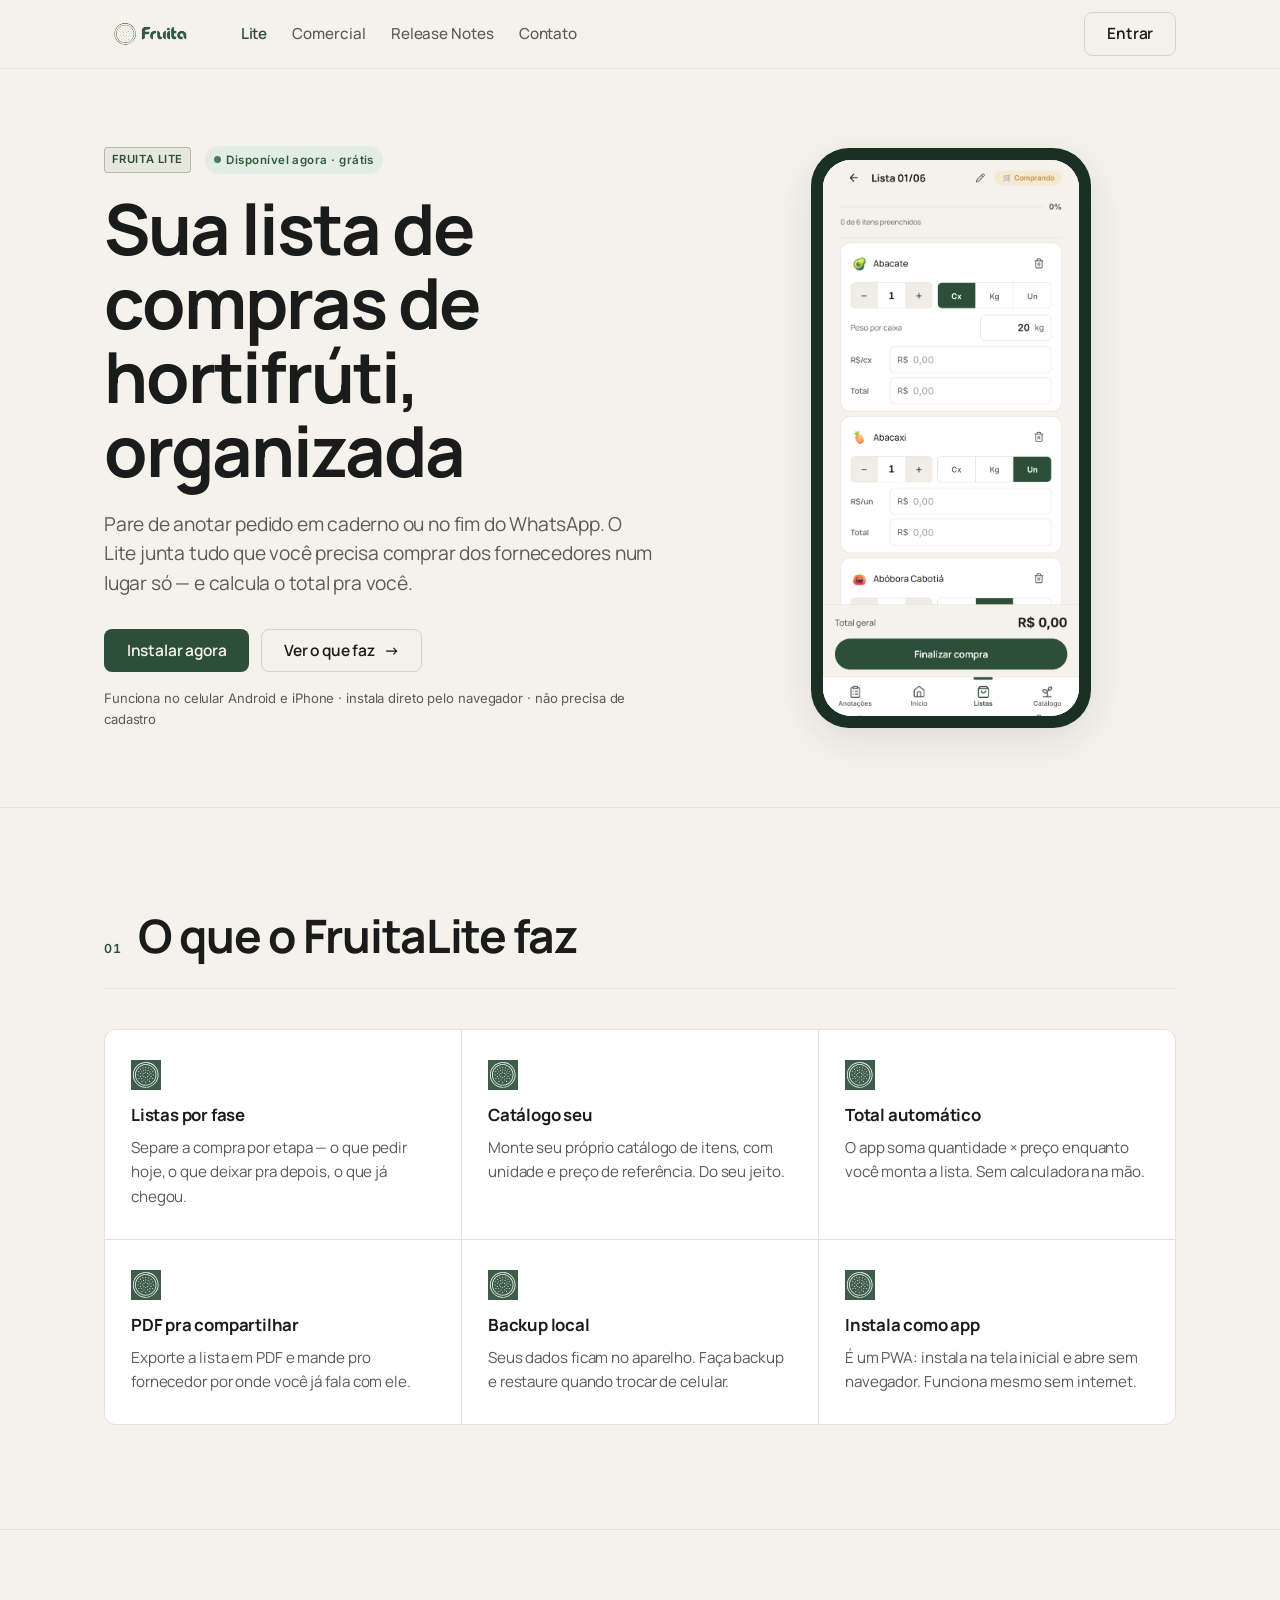
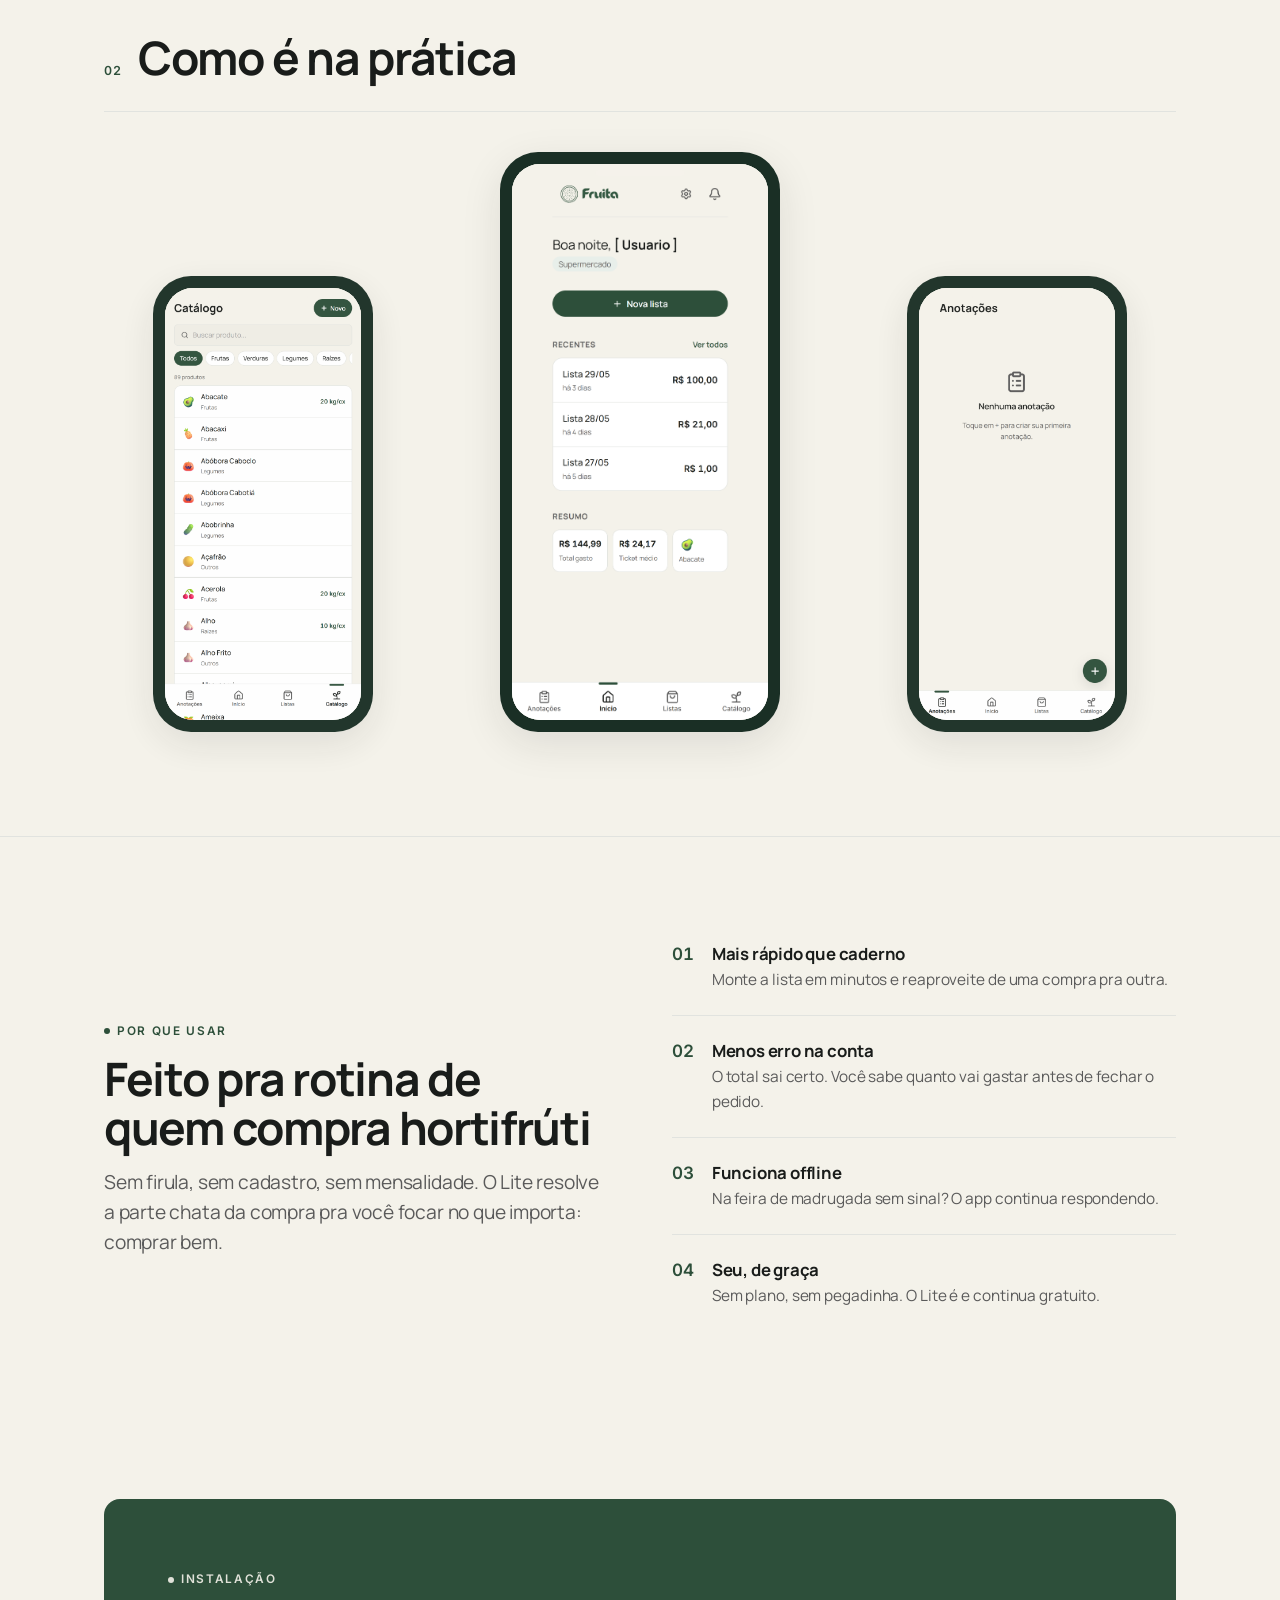
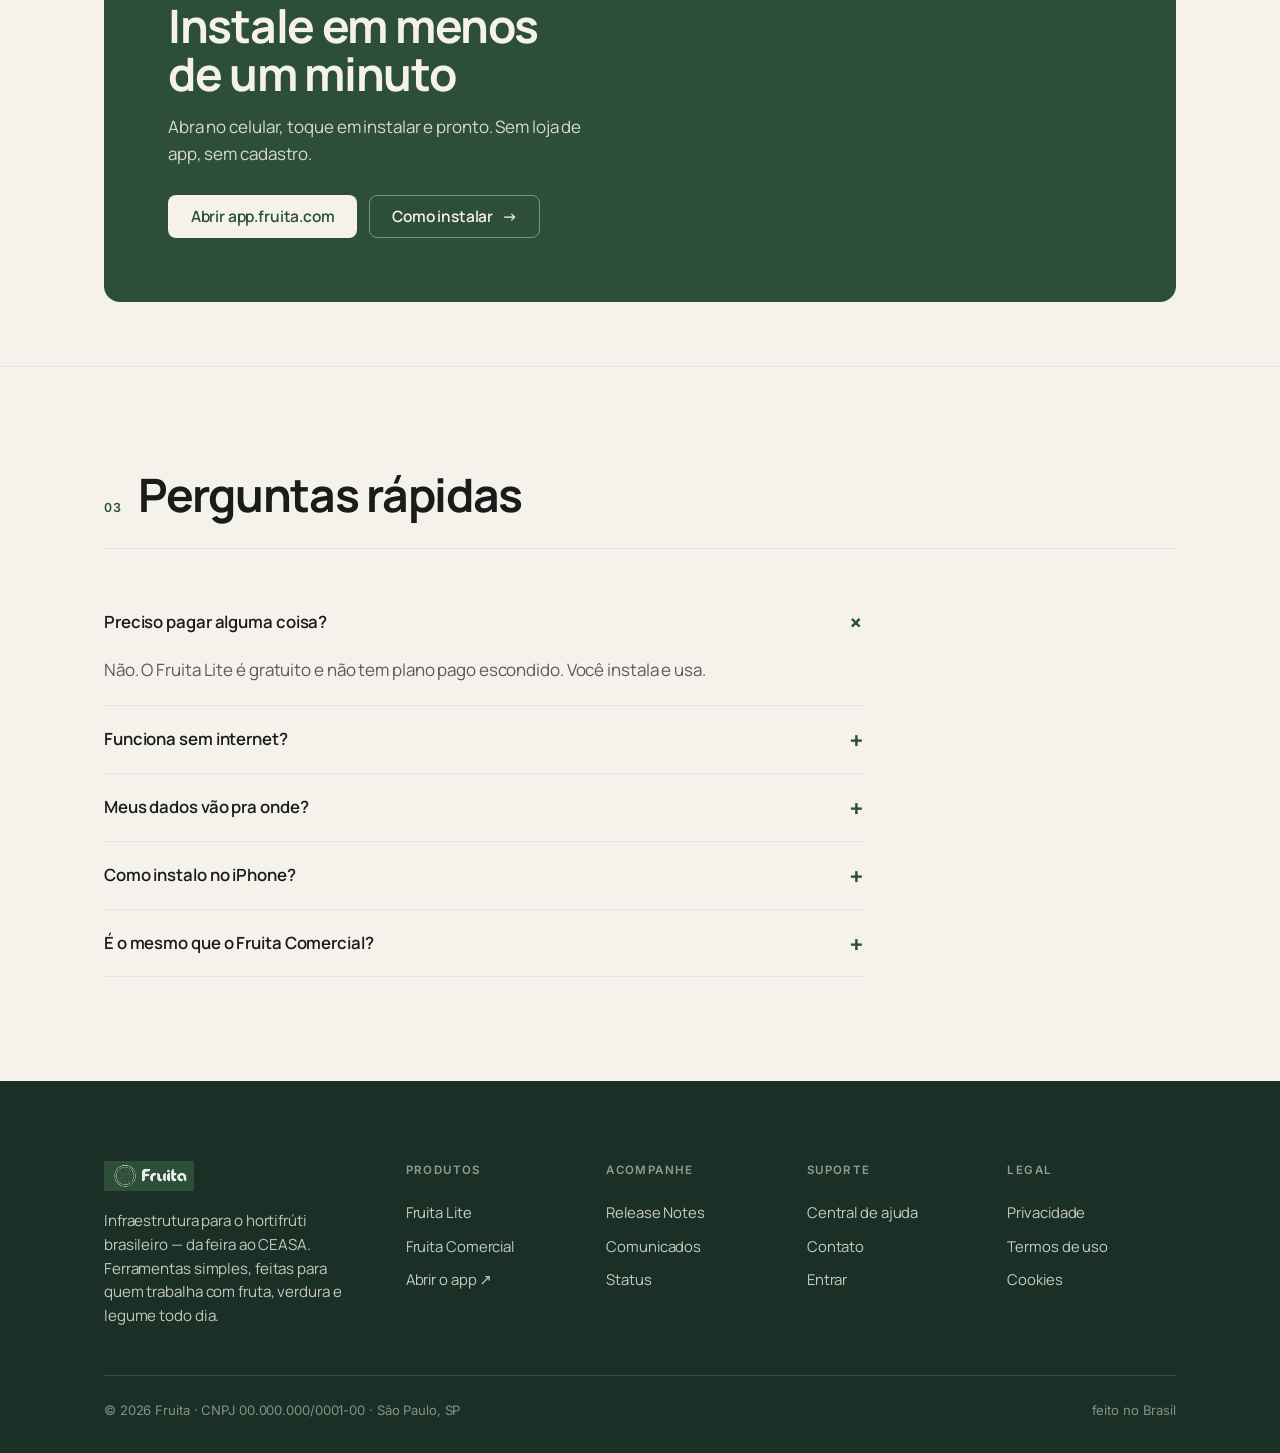
==== commit d929d263: "fix texts" ====
--- a/lite.html
+++ b/lite.html
@@ -116,7 +116,7 @@
       <div class="wrap">
         <div class="sec-head">
           <span class="idx">01</span>
-          <h2>O que o Lite faz</h2>
+          <h2>O que o FruitaLite faz</h2>
         </div>
         <div class="feat-grid">
           <div class="feat reveal"><img class="feat__ic" src="assets/symbol.svg" alt=""><h4>Listas por fase</h4><p>Separe a compra por etapa — o que pedir hoje, o que deixar pra depois, o que já chegou.</p></div>
